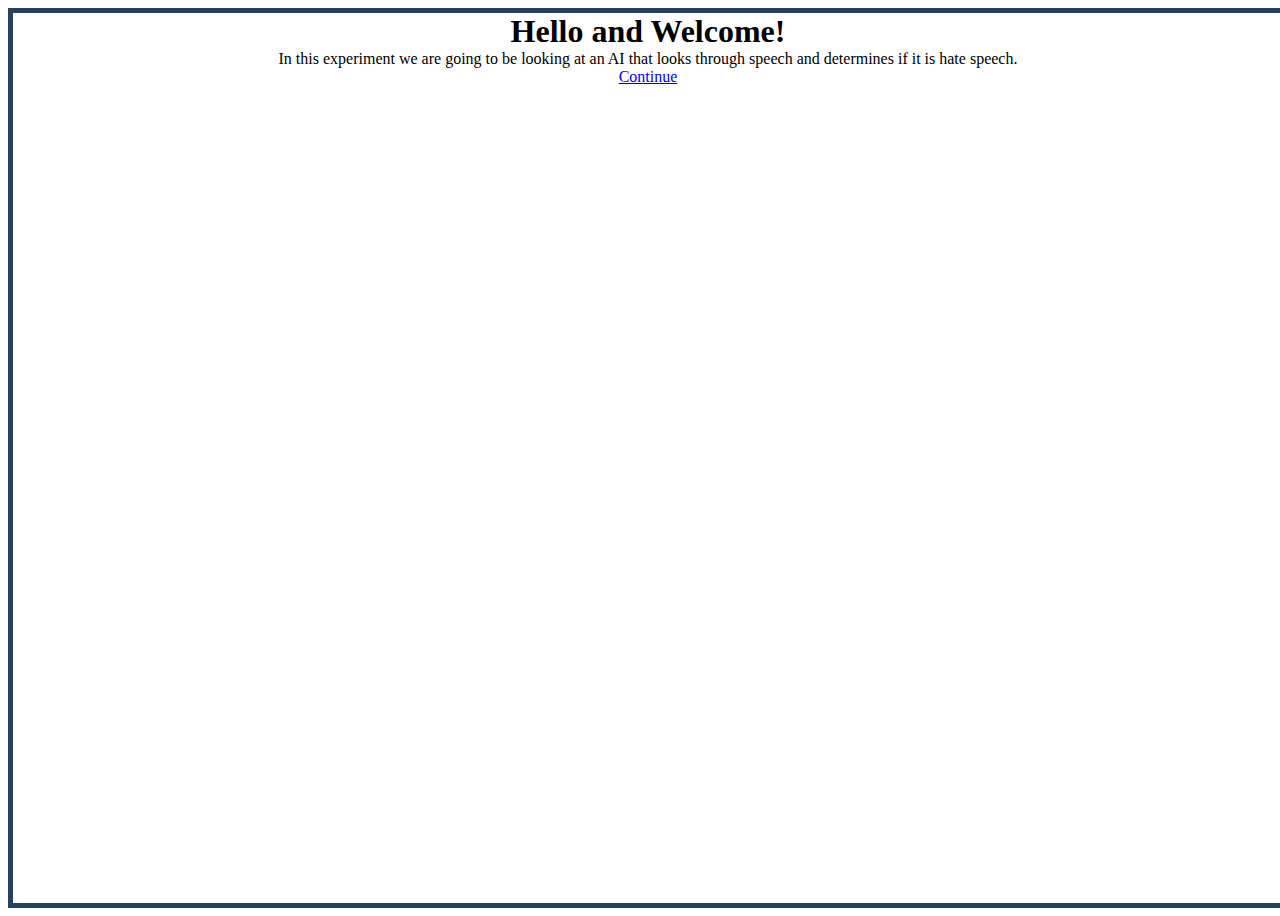
==== index.html @ 188368f2 "experiment began" ====
<!DOCTYPE html>
<html lang="en">
<head>
    <meta charset="UTF-8">
    <meta http-equiv="X-UA-Compatible" content="IE=edge">
    <meta name="viewport" content="width=device-width, initial-scale=1.0">
    <link rel="stylesheet" href="styles.css">
    <title>Experiment project</title>
</head>
<body>
    <div id="container">
        <h1>Hello and Welcome!</h1>
        <p>In this experiment we are going to be looking at an AI that looks through speech and determines if it is hate speech.</p>
        <a class="continue-btn" href="classfit.html">Continue</a>

        <div class="page-content"></div>
    </div>
</body>
</html>
---- styles.css ----
/* COLOR PALLETTE 
FRENCH BLUE: #65AFFF
SPACE CADET: #1B2845
BLUE GRAY: #5899E2
INDIGO DYE: #274060
BEAU BLUE: #C7DBE6
CULTURED: #FAFAFA
*/

/* GLOBAL CSS EDITS */

* {
    margin: 0;
    padding: 0;
    box-sizing: border-box;
}

body {
    width: 100%;
    margin: 0.5em;
    border: 5px solid #274060;
    min-height: 100vh;
}

/* CONTAINER EDITS */

#container {
    text-align: center;
    margin: 0 auto;
}
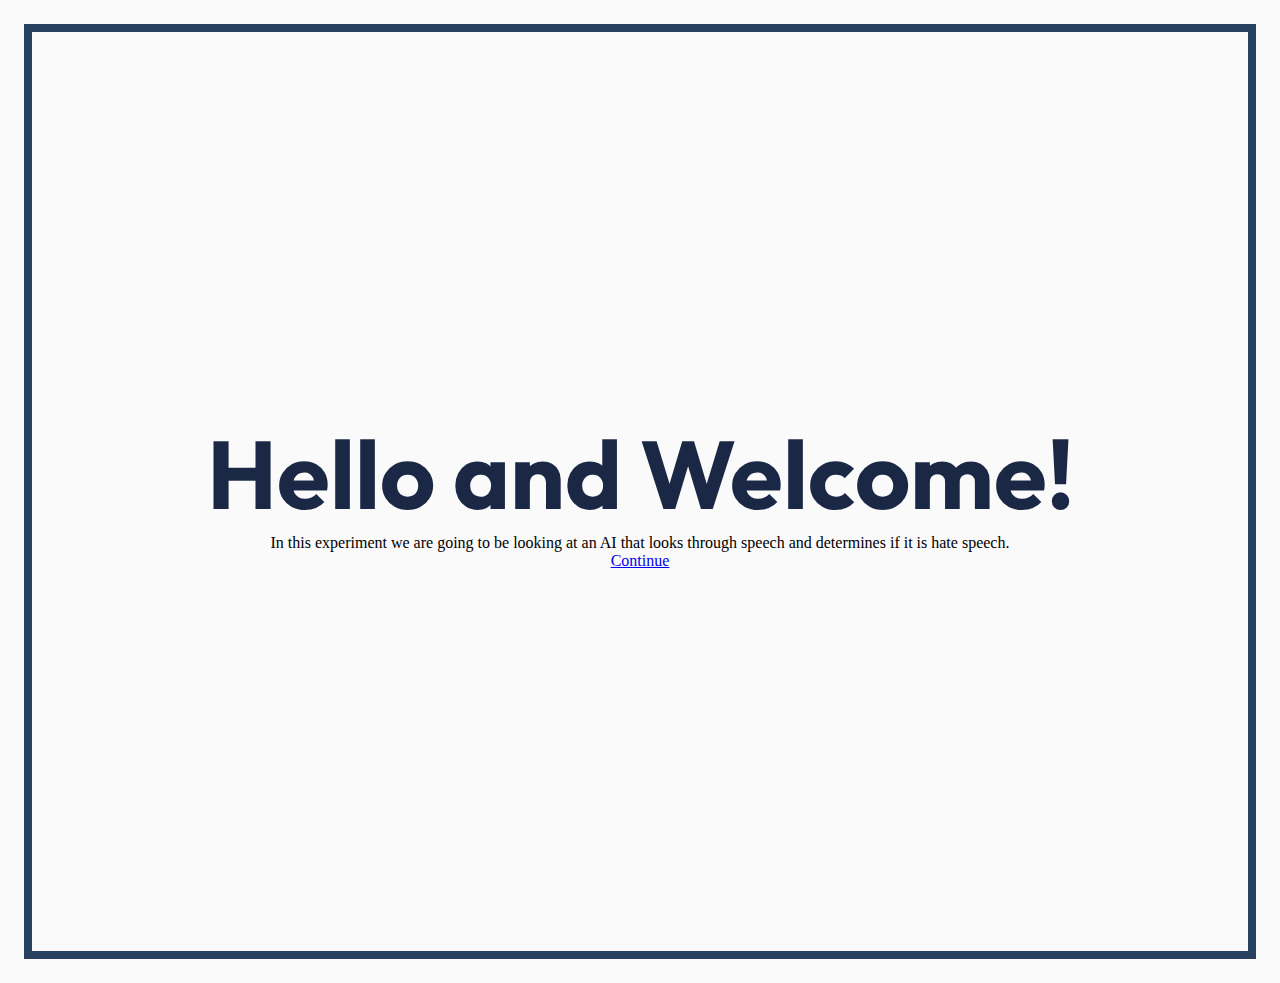
==== commit 7460ac9a: "css and carousel complete" ====
--- a/index.html
+++ b/index.html
@@ -4,6 +4,9 @@
     <meta charset="UTF-8">
     <meta http-equiv="X-UA-Compatible" content="IE=edge">
     <meta name="viewport" content="width=device-width, initial-scale=1.0">
+    <style>
+        @import url('https://fonts.googleapis.com/css2?family=Outfit:wght@100;200;300;400;600;700&display=swap');
+    </style>
     <link rel="stylesheet" href="styles.css">
     <title>Experiment project</title>
 </head>
--- a/styles.css
+++ b/styles.css
@@ -12,19 +12,114 @@
 * {
     margin: 0;
     padding: 0;
-    box-sizing: border-box;
+    /* box-sizing: border-box; */
 }
 
 body {
-    width: 100%;
-    margin: 0.5em;
-    border: 5px solid #274060;
-    min-height: 100vh;
+    display: flex;
+    justify-content: center;
+    flex-direction: column;
+    align-items: center;
+    margin: 1.5em;
+    padding: 2em;
+    border: 8px solid #274060;
+    min-height: 95vh;
+    background-color: #FAFAFA;
+}
+
+h1 {
+    font-family: 'Outfit', sans-serif;
+    font-size: 6em;
+    color: #1B2845;
 }
 
 /* CONTAINER EDITS */
 
 #container {
+    align-items: center;
     text-align: center;
     margin: 0 auto;
+}
+
+.sub-content {
+    font-family: 'Roboto', sans-serif;
+    font-size: 2em;
+    font-weight: 600;
+    margin: 1em 0;
+    color: rgb(19, 19, 19);
+}
+
+/* BUTTON EDITS */
+
+#btn {
+    font-family: 'Outfit', sans-serif;
+    text-transform: uppercase;
+    font-size: 2em;
+    font-weight: 600;
+    padding: 0.5em 0.8em;
+    border: white;
+    background: #65AFFF;
+    color: white;
+    transition: 0.2s ease;
+    cursor: pointer;
+    transition: 0.2s ease;
+}
+
+#btn:hover {
+    background: #fafafa;
+    color: #65AFFF;
+    border: 3px solid #65AFFF;
+}
+
+
+
+.transition {
+    transition: 0.2s ease;
+}
+
+/* APPENDED CONTENT EDITS */
+
+.read-more-content {
+    display: flex;
+    justify-content: center;
+    align-items: center;
+    flex-direction: column;
+    box-sizing: border-box;
+    background-color: #274060;
+    color: #fafafa;
+    padding: 2em;
+    font-size: 1.5em;
+    font-weight: 600;
+    font-family: sans-serif;
+    width: 1000px;
+    margin: 0 auto;
+    margin-bottom: 3em
+}
+
+.appended {
+    margin-bottom: 1.5em;
+}
+
+.continue-button {
+    text-transform: uppercase;
+    color: #274060;
+    background: #fafafa;
+    text-decoration: none;
+    border: 3px solid #fafafa;
+    padding: 0.5em;
+    transition: 0.2s ease;
+}
+
+.continue-button:hover {
+    background-color: #60a5ffab;
+    color: #fafafa;
+}
+
+.carousel-container {
+    margin-bottom: 2em;
+}
+
+.bluetext {
+    color: #65AFFF;
+    text-shadow: 1px 1px 1px white;
 }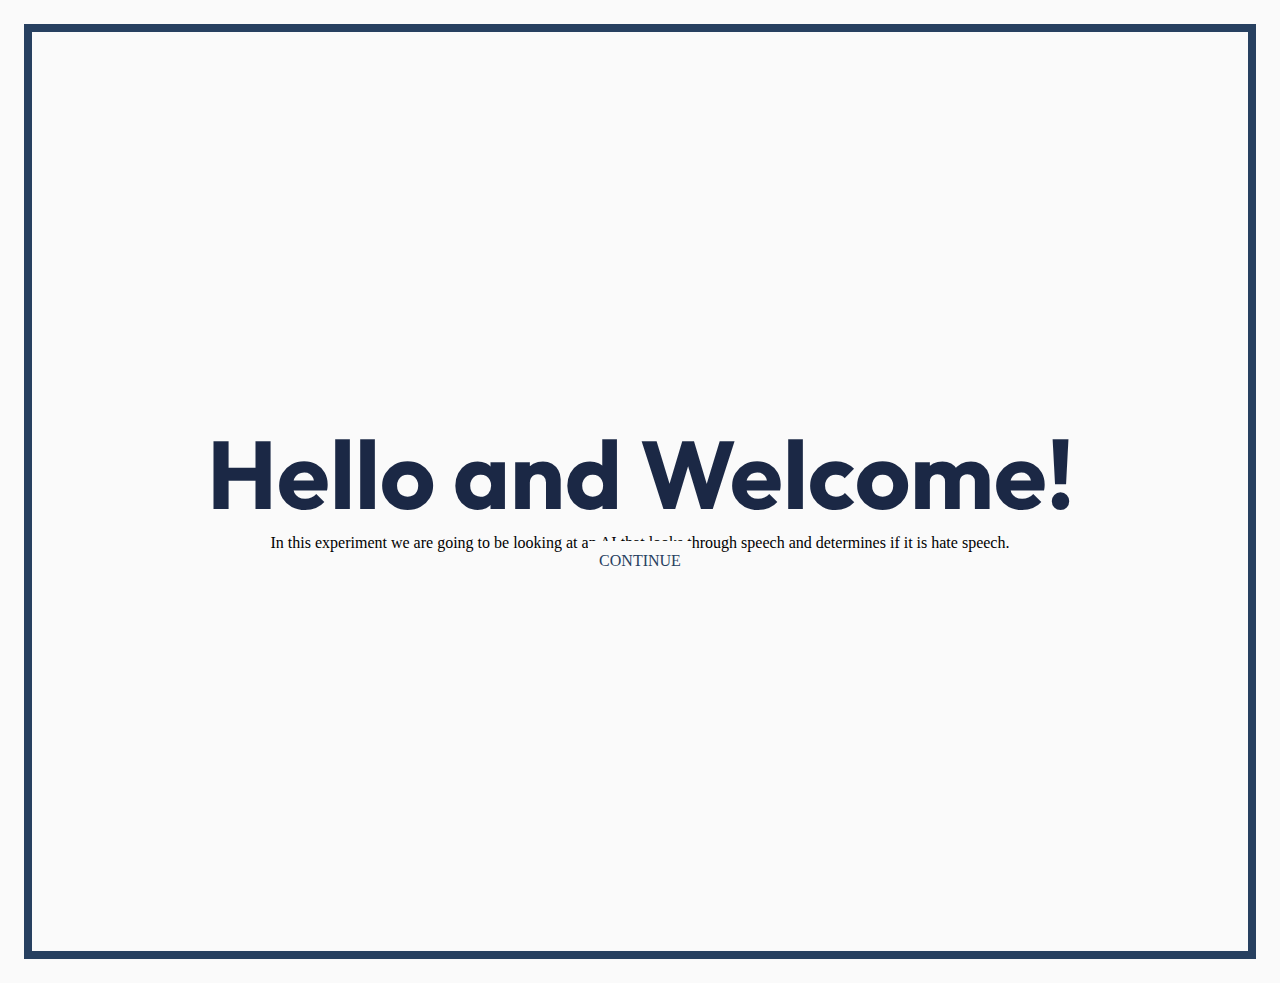
==== commit e25160e8: "user interface changes completed" ====
--- a/index.html
+++ b/index.html
@@ -14,7 +14,7 @@
     <div id="container">
         <h1>Hello and Welcome!</h1>
         <p>In this experiment we are going to be looking at an AI that looks through speech and determines if it is hate speech.</p>
-        <a class="continue-btn" href="classfit.html">Continue</a>
+        <a class="continue-button" href="classfit.html">Continue</a>
 
         <div class="page-content"></div>
     </div>
--- a/styles.css
+++ b/styles.css
@@ -57,6 +57,7 @@
     font-size: 2em;
     font-weight: 600;
     padding: 0.5em 0.8em;
+    margin: 1em 0;
     border: white;
     background: #65AFFF;
     color: white;
@@ -93,7 +94,7 @@
     font-family: sans-serif;
     width: 1000px;
     margin: 0 auto;
-    margin-bottom: 3em
+    margin-bottom: 2em
 }
 
 .appended {
@@ -121,5 +122,93 @@
 
 .bluetext {
     color: #65AFFF;
-    text-shadow: 1px 1px 1px white;
+}
+
+/* GO BACK BUTTON */
+
+.go-back {
+    font-weight: 600;
+    font-family: sans-serif;
+    margin: 1em 0;
+    font-size: 1.5em;
+    text-decoration: underline;
+    transition: 0.2s ease;
+}
+
+.go-back:hover {
+    text-decoration: none;
+    color: #1B2845;
+}
+
+.btn-spacing {
+    margin: 1.5em 0;
+}
+
+/* EXAMPLES STYLES */
+
+#compare-items {
+    display: grid;
+    grid-template-columns: 1fr 1fr;
+    margin-bottom: 1.5em;
+}
+
+#column1 {
+    background-color: white;
+    color: black;
+        margin-left: 5px;
+
+}
+
+#column2 {
+    background-color: white;
+    color: black;
+    margin-left: 5px;
+}
+
+.example-header {
+    padding: 1em;
+    font-weight: 300;
+}
+
+.example-image {
+    width: 400px;
+    padding-bottom: 1em;
+}
+
+/* TRY IT OUT SECTION */
+
+#images-container {
+    background: #1B2845;
+    margin-bottom: 2em;
+}
+
+.example-tweet {
+    width: 700px;
+    transition: 0.3s;
+}
+
+.classified-tweet {
+    width: 700px;
+    transition: 0.3s ease;
+}
+
+#button {
+    font-family: 'Outfit', sans-serif;
+    text-transform: uppercase;
+    font-size: 2em;
+    font-weight: 600;
+    padding: 0.5em 0.8em;
+    margin: 1em 0;
+    border: white;
+    background: #65AFFF;
+    color: white;
+    transition: 0.2s ease;
+    cursor: pointer;
+    transition: 0.2s ease;
+}
+
+#button:hover {
+    background: #fafafa;
+    color: #65AFFF;
+    border: 3px solid #65AFFF;
 }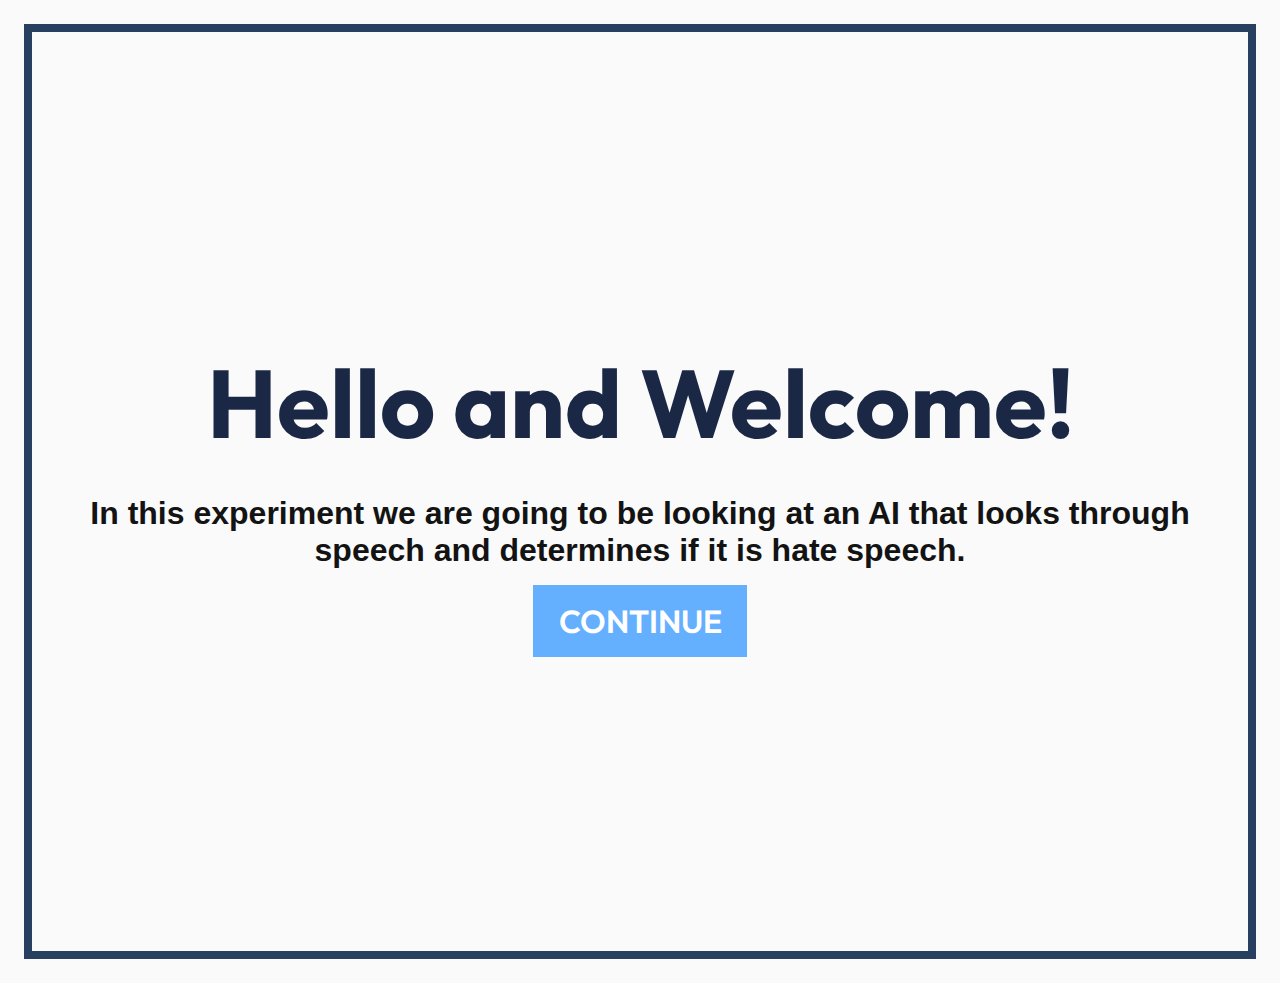
==== commit 2adf3c69: "updated changes" ====
--- a/index.html
+++ b/index.html
@@ -13,8 +13,8 @@
 <body>
     <div id="container">
         <h1>Hello and Welcome!</h1>
-        <p>In this experiment we are going to be looking at an AI that looks through speech and determines if it is hate speech.</p>
-        <a class="continue-button" href="classfit.html">Continue</a>
+        <p class="sub-content">In this experiment we are going to be looking at an AI that looks through speech and determines if it is hate speech.</p>
+        <a class="index-button" href="classfit.html">Continue</a>
 
         <div class="page-content"></div>
     </div>
--- a/styles.css
+++ b/styles.css
@@ -33,6 +33,30 @@
     color: #1B2845;
 }
 
+/* INDEX EDITS */
+
+.index-button {
+    font-family: 'Outfit', sans-serif;
+    text-transform: uppercase;
+    text-decoration: none;
+    font-size: 2em;
+    font-weight: 600;
+    padding: 0.5em 0.8em;
+    margin: 1em 0;
+    border: white;
+    background: #65AFFF;
+    color: white;
+    transition: 0.2s ease;
+    cursor: pointer;
+    transition: 0.2s ease;
+}
+
+.index-button:hover {
+    background: #fafafa;
+    color: #65AFFF;
+    border: 3px solid #65AFFF;
+}
+
 /* CONTAINER EDITS */
 
 #container {
@@ -153,16 +177,18 @@
 }
 
 #column1 {
-    background-color: white;
-    color: black;
-        margin-left: 5px;
+    background-color: rgb(180, 9, 9);
+    color: white;
+    margin-left: 5px;
+    transition: 0.3s ease;
 
 }
 
 #column2 {
-    background-color: white;
-    color: black;
+    background-color: none;
+    color: white;
     margin-left: 5px;
+    transition: 0.3s ease;
 }
 
 .example-header {
@@ -175,11 +201,14 @@
     padding-bottom: 1em;
 }
 
+
+
 /* TRY IT OUT SECTION */
 
 #images-container {
     background: #1B2845;
     margin-bottom: 2em;
+    padding: 1em;
 }
 
 .example-tweet {
@@ -192,6 +221,10 @@
     transition: 0.3s ease;
 }
 
+.white {
+    color: white;
+}
+
 #button {
     font-family: 'Outfit', sans-serif;
     text-transform: uppercase;
@@ -211,4 +244,20 @@
     background: #fafafa;
     color: #65AFFF;
     border: 3px solid #65AFFF;
+}
+
+#refresh {
+    width: 50px;
+    cursor: pointer;
+}
+
+.fa-refresh {
+    color: white;
+    margin: 20px 0 10px 0;
+    cursor: pointer;
+    transition: 0.2s ease;
+}
+
+.fa-refresh:hover {
+    color: red;
 }